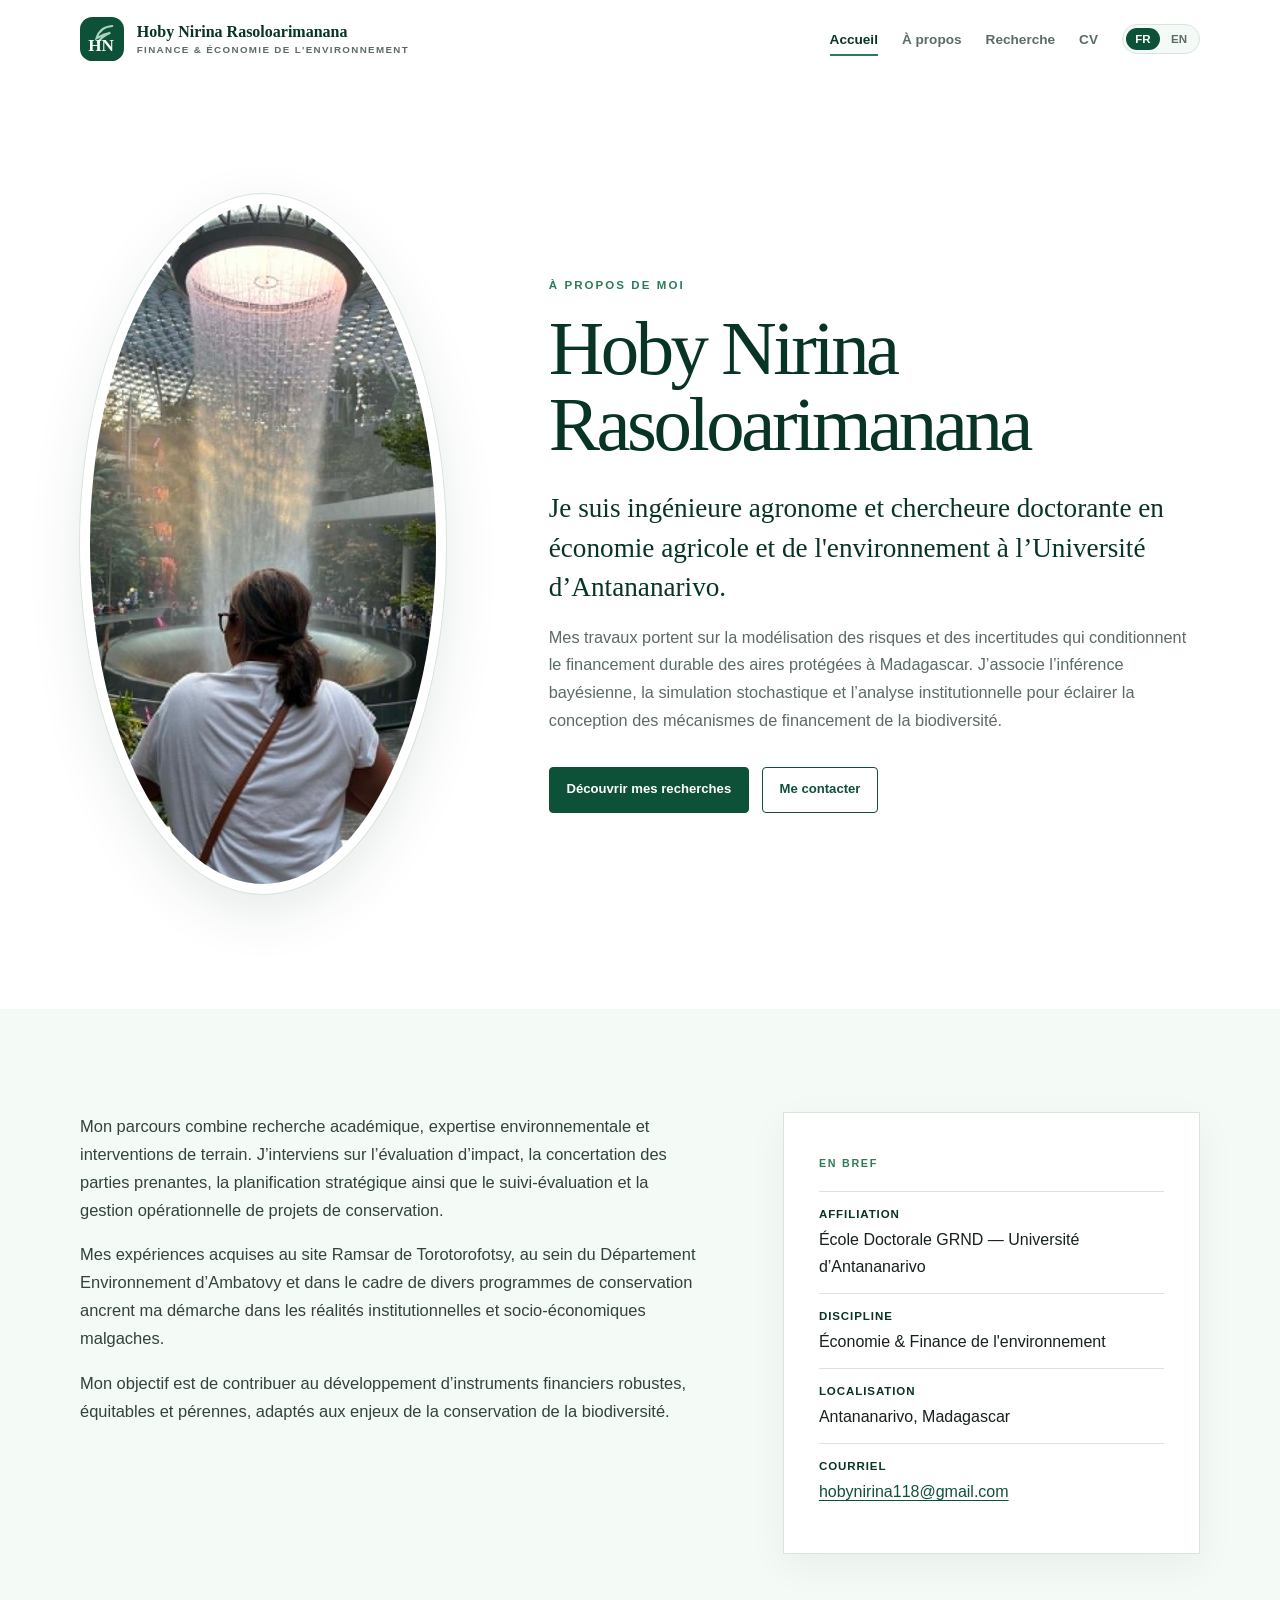
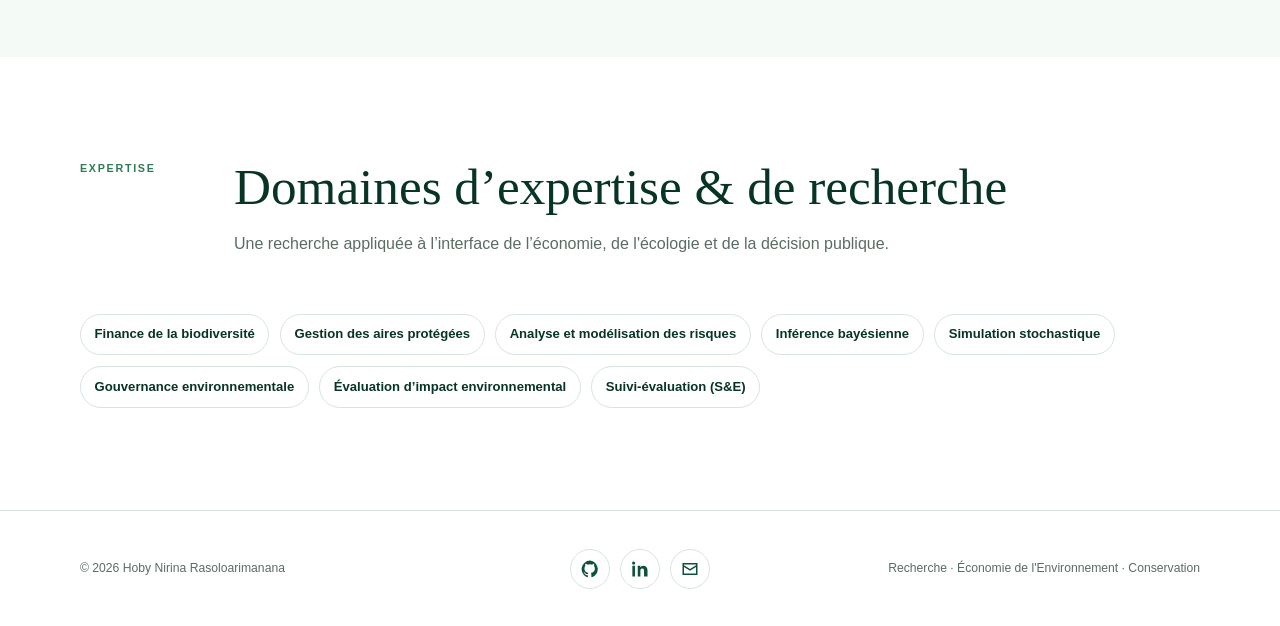
==== index.html @ bfa4f194 "Add files via upload" ====
<!doctype html>
<html lang="fr" data-language="fr">
<head>
  <meta charset="utf-8">
  <meta name="viewport" content="width=device-width,initial-scale=1">
  <meta name="description" content="Site académique bilingue de Hoby Nirina Rasoloarimanana, ingénieure agronome et chercheure doctorante en économie agricole et de l'environnement.">
  <title>Accueil | Hoby Nirina Rasoloarimanana</title>
  <link rel="icon" href="brand.svg" type="image/svg+xml">
  <link rel="stylesheet" href="style.css">
  <script src="main.js" defer></script>
</head>
<body data-title-fr="Accueil | Hoby Nirina Rasoloarimanana" data-title-en="Home | Hoby Nirina Rasoloarimanana">
  <a class="skip-link" href="#content">
    <span data-lang="fr">Aller au contenu</span>
    <span data-lang="en">Skip to content</span>
  </a>

  <header class="site-header">
    <nav class="navbar container" aria-label="Navigation principale">
      <a class="brand" href="index.html">
        <img src="brand.svg" alt="Logo Hoby Nirina Rasoloarimanana" width="44" height="44">
        <span>Hoby Nirina Rasoloarimanana
          <small>
            <span data-lang="fr">Finance & Économie de l'Environnement</span>
            <span data-lang="en">Financial & Environmental Economics</span>
          </small>
        </span>
      </a>
      <button class="menu-toggle" type="button" aria-label="Menu" aria-expanded="false" aria-controls="main-menu">
        <span></span><span></span><span></span>
      </button>
      <ul class="nav-links" id="main-menu">
        <li><a href="index.html" aria-current="page"><span data-lang="fr">Accueil</span><span data-lang="en">Home</span></a></li>
        <li><a href="about.html"><span data-lang="fr">À propos</span><span data-lang="en">About</span></a></li>
        <li><a href="research.html"><span data-lang="fr">Recherche</span><span data-lang="en">Research</span></a></li>
        <li><a href="cv.html">CV</a></li>
        <li class="language-switch" aria-label="Langue">
          <button type="button" data-language-option="fr" aria-pressed="true">FR</button>
          <button type="button" data-language-option="en" aria-pressed="false">EN</button>
        </li>
      </ul>
    </nav>
  </header>

  <main id="content">
    <section class="about-hero">
      <div class="container about-grid">
        <figure class="portrait-wrap reveal">
          <img class="portrait" src="profile_hoby.png" alt="Portrait de Hoby Nirina Rasoloarimanana" width="700" height="700">
        </figure>
        <div class="reveal">
          <p class="eyebrow">
            <span data-lang="fr">À propos de moi</span>
            <span data-lang="en">About me</span>
          </p>
          <h1>Hoby Nirina<br>Rasoloarimanana</h1>
          
          <div data-lang="fr">
            <p class="hero-intro">Je suis ingénieure agronome et chercheure doctorante en économie agricole et de l'environnement à l’Université d’Antananarivo.</p>
            <p class="hero-copy">Mes travaux portent sur la modélisation des risques et des incertitudes qui conditionnent le financement durable des aires protégées à Madagascar. J’associe l’inférence bayésienne, la simulation stochastique et l’analyse institutionnelle pour éclairer la conception des mécanismes de financement de la biodiversité.</p>
          </div>
          
          <div data-lang="en">
            <p class="hero-intro">I am an Agronomist and PhD candidate in Agricultural and Environmental Economics at the University of Antananarivo.</p>
            <p class="hero-copy">My research focuses on modeling the risks and uncertainties surrounding the sustainable financing of protected areas in Madagascar. I combine Bayesian inference, stochastic simulation, and institutional analysis to guide biodiversity finance mechanisms.</p>
          </div>
          
          <div class="actions">
            <a class="button" href="research.html">
              <span data-lang="fr">Découvrir mes recherches</span>
              <span data-lang="en">Explore my research</span>
            </a>
            <a class="button secondary" href="mailto:hobynirina118@gmail.com">
              <span data-lang="fr">Me contacter</span>
              <span data-lang="en">Contact me</span>
            </a>
          </div>
        </div>
      </div>
    </section>

    <section class="section soft">
      <div class="container two-column">
        <div class="prose reveal">
          <div data-lang="fr">
            <p>Mon parcours combine recherche académique, expertise environnementale et interventions de terrain. J’interviens sur l’évaluation d’impact, la concertation des parties prenantes, la planification stratégique ainsi que le suivi-évaluation et la gestion opérationnelle de projets de conservation.</p>
            <p>Mes expériences acquises au site Ramsar de Torotorofotsy, au sein du Département Environnement d’Ambatovy et dans le cadre de divers programmes de conservation ancrent ma démarche dans les réalités institutionnelles et socio-économiques malgaches.</p>
            <p>Mon objectif est de contribuer au développement d’instruments financiers robustes, équitables et pérennes, adaptés aux enjeux de la conservation de la biodiversité.</p>
          </div>
          <div data-lang="en">
            <p>My background bridges academic research, environmental expertise, and field-based interventions. My experience covers environmental impact assessment, stakeholder engagement, strategic planning, monitoring & evaluation (M&E), and operational project management.</p>
            <p>My work at the Torotorofotsy Ramsar site, within Ambatovy’s Environment Department, and across various conservation initiatives deeply grounds my approach in Madagascar’s institutional and socio-economic realities.</p>
            <p>I aim to support the design of robust, equitable, and long-term financial mechanisms tailored to biodiversity conservation challenges.</p>
          </div>
        </div>

        <aside class="info-card reveal">
          <span class="card-label">
            <span data-lang="fr">En bref</span>
            <span data-lang="en">At a glance</span>
          </span>
          <ul class="compact-list">
            <li>
              <strong><span data-lang="fr">Affiliation</span><span data-lang="en">Affiliation</span></strong>
              <span>École Doctorale GRND — Université d’Antananarivo</span>
            </li>
            <li>
              <strong><span data-lang="fr">Discipline</span><span data-lang="en">Field</span></strong>
              <span>
                <span data-lang="fr">Économie & Finance de l'environnement</span>
                <span data-lang="en">Finance & Environmental Economics</span>
              </span>
            </li>
            <li>
              <strong><span data-lang="fr">Localisation</span><span data-lang="en">Location</span></strong>
              <span>Antananarivo, Madagascar</span>
            </li>
            <li>
              <strong><span data-lang="fr">Courriel</span><span data-lang="en">Email</span></strong>
              <a href="mailto:hobynirina118@gmail.com">hobynirina118@gmail.com</a>
            </li>
          </ul>
        </aside>
      </div>
    </section>

    <section class="section">
      <div class="container">
        <div class="section-heading reveal">
          <span class="section-number">Expertise</span>
          <div>
            <h2>
              <span data-lang="fr">Domaines d’expertise & de recherche</span>
              <span data-lang="en">Research & Professional Expertise</span>
            </h2>
            <p>
              <span data-lang="fr">Une recherche appliquée à l’interface de l’économie, de l'écologie et de la décision publique.</span>
              <span data-lang="en">Applied research at the intersection of economics, ecology, and public policy.</span>
            </p>
          </div>
        </div>
        <ul class="topic-list reveal">
          <li><span data-lang="fr">Finance de la biodiversité</span><span data-lang="en">Biodiversity Finance</span></li>
          <li><span data-lang="fr">Gestion des aires protégées</span><span data-lang="en">Protected Area Management</span></li>
          <li><span data-lang="fr">Analyse et modélisation des risques</span><span data-lang="en">Risk Modeling & Analysis</span></li>
          <li><span data-lang="fr">Inférence bayésienne</span><span data-lang="en">Bayesian Inference</span></li>
          <li><span data-lang="fr">Simulation stochastique</span><span data-lang="en">Stochastic Simulation</span></li>
          <li><span data-lang="fr">Gouvernance environnementale</span><span data-lang="en">Environmental Governance</span></li>
          <li><span data-lang="fr">Évaluation d’impact environnemental</span><span data-lang="en">Environmental Impact Assessment</span></li>
          <li><span data-lang="fr">Suivi-évaluation (S&E)</span><span data-lang="en">Monitoring & Evaluation (M&E)</span></li>
        </ul>
      </div>
    </section>
  </main>

  <footer class="site-footer">
    <div class="container footer-inner">
      <p>© 2026 Hoby Nirina Rasoloarimanana</p>
      <div class="social-links" aria-label="Réseaux et contact">
        <a href="https://github.com/hobyrasolo" target="_blank" rel="noopener noreferrer" aria-label="GitHub">
          <svg viewBox="0 0 24 24"><path d="M12 .7A11.5 11.5 0 0 0 8.4 23c.6.1.8-.3.8-.6v-2.2c-3.3.7-4-1.4-4-1.4-.5-1.4-1.3-1.8-1.3-1.8-1.1-.7.1-.7.1-.7 1.2.1 1.8 1.2 1.8 1.2 1.1 1.8 2.8 1.3 3.5 1 .1-.8.4-1.3.8-1.6-2.7-.3-5.5-1.3-5.5-5.7 0-1.3.5-2.3 1.2-3.1-.1-.3-.5-1.6.1-3.1 0 0 1-.3 3.2 1.2a11 11 0 0 1 5.8 0C16.2 4.7 17.2 5 17.2 5c.6 1.5.2 2.8.1 3.1.8.8 1.2 1.8 1.2 3.1 0 4.4-2.8 5.4-5.5 5.7.4.4.8 1.1.8 2.2v3.3c0 .3.2.7.8.6A11.5 11.5 0 0 0 12 .7z"/></svg>
        </a>
        <a href="https://www.linkedin.com/in/hoby-nirina-rasoloarimanana" target="_blank" rel="noopener noreferrer" aria-label="LinkedIn">
          <svg viewBox="0 0 24 24"><path d="M5.3 7.8H1.8V22h3.5V7.8zM3.5 2A2.1 2.1 0 1 0 3.5 6.2 2.1 2.1 0 0 0 3.5 2zM22 13.8c0-4.3-2.3-6.3-5.4-6.3-2.5 0-3.6 1.4-4.2 2.3v-2H9V22h3.5v-7c0-1.8.3-3.6 2.6-3.6 2.2 0 2.3 2.1 2.3 3.7V22H22v-8.2z"/></svg>
        </a>
        <a href="mailto:hobynirina118@gmail.com" aria-label="Courriel">
          <svg viewBox="0 0 24 24"><path d="M2 4h20v16H2V4zm2 2v1l8 5 8-5V6H4zm16 12V9.4l-8 5-8-5V18h16z"/></svg>
        </a>
      </div>
      <p>
        <span data-lang="fr">Recherche · Économie de l'Environnement · Conservation</span>
        <span data-lang="en">Research · Environmental Economics · Conservation</span>
      </p>
    </div>
  </footer>

  <button class="back-to-top" type="button" aria-label="Revenir en haut">↑</button>
</body>
</html>
---- style.css ----
:root{--forest:#0d5138;--deep:#083426;--leaf:#2d7b58;--mint:#dcefe4;--pale:#f4faf6;--white:#fff;--ink:#17211c;--muted:#5b6c63;--line:#d7e5dc;--serif:Georgia,"Times New Roman",serif;--sans:Inter,-apple-system,BlinkMacSystemFont,"Segoe UI",sans-serif;--max:1120px;--shadow:0 18px 55px rgba(8,52,38,.1)}
*{box-sizing:border-box}html{scroll-behavior:smooth}body{margin:0;background:var(--white);color:var(--ink);font-family:var(--sans);line-height:1.7;-webkit-font-smoothing:antialiased}body.menu-open{overflow:hidden}a{color:var(--forest);text-underline-offset:.2em}a:hover{color:var(--deep)}img,svg{display:block;max-width:100%}button,a{-webkit-tap-highlight-color:transparent}:focus-visible{outline:3px solid #9dcbb0;outline-offset:4px}::selection{background:var(--mint);color:var(--deep)}
[data-lang="en"]{display:none}html[data-language="en"] [data-lang="fr"]{display:none}html[data-language="en"] [data-lang="en"]{display:inline}html[data-language="en"] div[data-lang="en"],html[data-language="en"] p[data-lang="en"],html[data-language="en"] section[data-lang="en"]{display:block}.container{width:min(calc(100% - 2.5rem),var(--max));margin:auto}.skip-link{position:fixed;top:-5rem;left:1rem;z-index:2000;padding:.7rem 1rem;border-radius:6px;background:var(--deep);color:#fff}.skip-link:focus{top:1rem}
.site-header{position:sticky;top:0;z-index:1000;background:rgba(255,255,255,.96);border-bottom:1px solid transparent;backdrop-filter:blur(14px);transition:.2s}.site-header.is-scrolled{border-color:var(--line);box-shadow:0 8px 28px rgba(8,52,38,.06)}.navbar{min-height:78px;display:flex;align-items:center;justify-content:space-between;gap:2rem}.brand{display:flex;align-items:center;gap:.8rem;color:var(--deep);font-family:var(--serif);font-weight:700;line-height:1.12;text-decoration:none}.brand img{width:44px;height:44px}.brand small{display:block;margin-top:.25rem;color:var(--muted);font:600 .61rem/1 var(--sans);letter-spacing:.14em;text-transform:uppercase}.nav-links{display:flex;align-items:center;gap:1.5rem;margin:0;padding:0;list-style:none}.nav-links a{position:relative;color:var(--muted);font-size:.85rem;font-weight:650;text-decoration:none}.nav-links a::after{content:"";position:absolute;right:100%;bottom:-.55rem;left:0;height:2px;background:var(--leaf);transition:right .18s}.nav-links a:hover,.nav-links a[aria-current="page"]{color:var(--deep)}.nav-links a:hover::after,.nav-links a[aria-current="page"]::after{right:0}.language-switch{display:flex;gap:2px;padding:3px;border:1px solid var(--line);border-radius:999px;background:var(--pale)}.language-switch button{min-width:34px;padding:.3rem .45rem;border:0;border-radius:999px;background:transparent;color:var(--muted);font:750 .72rem var(--sans);cursor:pointer}.language-switch button.is-active{background:var(--forest);color:#fff}.menu-toggle{display:none;width:44px;height:44px;padding:10px;border:1px solid var(--line);border-radius:50%;background:#fff;color:var(--deep);cursor:pointer}.menu-toggle span{display:block;width:21px;height:2px;margin:4px auto;background:currentColor;transition:.18s}.menu-toggle[aria-expanded="true"] span:nth-child(1){transform:translateY(6px) rotate(45deg)}.menu-toggle[aria-expanded="true"] span:nth-child(2){opacity:0}.menu-toggle[aria-expanded="true"] span:nth-child(3){transform:translateY(-6px) rotate(-45deg)}
.about-hero{padding:clamp(4rem,9vw,7.5rem) 0}.about-grid{display:grid;grid-template-columns:minmax(260px,.72fr) minmax(0,1.28fr);align-items:center;gap:clamp(3rem,8vw,7rem)}.portrait-wrap{margin:0}.portrait{width:min(100%,430px);aspect-ratio:1;object-fit:cover;border:10px solid #fff;border-radius:50%;outline:1px solid var(--line);box-shadow:var(--shadow)}.eyebrow{margin:0 0 1rem;color:var(--leaf);font-size:.72rem;font-weight:800;letter-spacing:.18em;text-transform:uppercase}h1,h2,h3{font-family:var(--serif);color:var(--deep)}h1{max-width:780px;margin:0;font-size:clamp(2.7rem,6vw,5.3rem);font-weight:500;line-height:.98;letter-spacing:-.045em}.hero-intro{max-width:760px;margin:1.7rem 0 .8rem;color:var(--deep);font-family:var(--serif);font-size:clamp(1.25rem,2.5vw,1.7rem);line-height:1.45}.hero-copy,.lead{max-width:760px;color:var(--muted);font-size:1.02rem}.actions{display:flex;flex-wrap:wrap;gap:.8rem;margin-top:2rem}.button{display:inline-flex;align-items:center;justify-content:center;min-height:46px;padding:.65rem 1.05rem;border:1px solid var(--forest);border-radius:4px;background:var(--forest);color:#fff;font-size:.82rem;font-weight:750;text-decoration:none}.button:hover{background:var(--deep);color:#fff}.button.secondary{background:#fff;color:var(--forest)}.button.secondary:hover{background:var(--pale)}
.section{padding:clamp(4.5rem,8vw,7rem) 0}.soft{background:var(--pale)}.two-column{display:grid;grid-template-columns:1.2fr .8fr;gap:clamp(2rem,6vw,5rem);align-items:start}.prose p:first-child{margin-top:0}.prose{color:#33433a;font-size:1.03rem}.info-card{padding:clamp(1.5rem,3vw,2.2rem);border:1px solid var(--line);background:#fff;box-shadow:0 12px 36px rgba(8,52,38,.05)}.card-label,.section-number{color:var(--leaf);font-size:.67rem;font-weight:800;letter-spacing:.16em;text-transform:uppercase}.compact-list{margin:1rem 0 0;padding:0;list-style:none}.compact-list li{display:grid;gap:.1rem;padding:.8rem 0;border-top:1px solid var(--line)}.compact-list strong{color:var(--deep);font-size:.72rem;text-transform:uppercase;letter-spacing:.08em}.section-heading{display:grid;grid-template-columns:130px 1fr;gap:1.5rem;margin-bottom:2.5rem}.section-heading h2{margin:0;font-size:clamp(2rem,4vw,3.3rem);font-weight:500;line-height:1.08}.section-heading p{max-width:700px;color:var(--muted)}.topic-list{display:flex;flex-wrap:wrap;gap:.65rem;margin:0;padding:0;list-style:none}.topic-list li{padding:.55rem .85rem;border:1px solid var(--line);border-radius:999px;background:#fff;color:var(--deep);font-size:.82rem;font-weight:650}.page-header{padding:clamp(4rem,9vw,7rem) 0;background:var(--pale);border-bottom:1px solid var(--line)}.page-header h1{font-size:clamp(2.6rem,6vw,5rem)}
.research-grid{display:grid;grid-template-columns:repeat(2,1fr);gap:1rem}.research-grid .info-card h3{margin-top:0;font-size:1.35rem}.publication-list{margin:0;padding:0;list-style:none}.publication{display:grid;grid-template-columns:90px 1fr;gap:1.5rem;padding:1.7rem 0;border-top:1px solid var(--line)}.publication-year{color:var(--leaf);font-weight:800}.publication h3{margin:0;font-size:1.35rem}.publication p{margin:.55rem 0;color:var(--muted)}.publication-links{display:flex;gap:1rem;font-size:.82rem;font-weight:700}.timeline{position:relative;margin-left:.35rem;padding-left:2rem;border-left:1px solid var(--line)}.timeline-item{position:relative;padding:0 0 2.5rem}.timeline-item::before{content:"";position:absolute;top:.35rem;left:-2.38rem;width:.65rem;height:.65rem;border:3px solid #fff;border-radius:50%;background:var(--leaf);box-shadow:0 0 0 1px var(--leaf)}.timeline-period{color:var(--leaf);font-size:.73rem;font-weight:800;letter-spacing:.1em;text-transform:uppercase}.timeline-item h3{margin:.2rem 0;font-size:1.3rem}.timeline-item p{max-width:780px;margin:.3rem 0;color:var(--muted)}.education-grid{display:grid;grid-template-columns:repeat(3,1fr);gap:1rem}.education-card{padding:1.5rem;border-top:3px solid var(--leaf);background:#fff}.education-card h3{margin:.6rem 0;font-size:1.2rem}.education-card p{color:var(--muted)}
.pdf-shell{overflow:hidden;min-height:72vh;border:1px solid var(--line);background:var(--pale);box-shadow:var(--shadow)}.pdf-shell object,.pdf-shell iframe{width:100%;height:78vh;min-height:620px;border:0}.site-footer{padding:2.2rem 0;border-top:1px solid var(--line);background:#fff}.footer-inner{display:grid;grid-template-columns:1fr auto 1fr;align-items:center;gap:1rem;color:var(--muted);font-size:.76rem}.footer-inner>p:last-child{text-align:right}.social-links{display:flex;justify-content:center;gap:.65rem}.social-links a{display:grid;width:40px;height:40px;place-items:center;border:1px solid var(--line);border-radius:50%;color:var(--forest);transition:.18s}.social-links a:hover{border-color:var(--forest);background:var(--forest);color:#fff}.social-links svg{width:18px;height:18px;fill:currentColor}.back-to-top{position:fixed;right:1.25rem;bottom:1.25rem;z-index:900;width:46px;height:46px;border:0;border-radius:50%;background:var(--forest);color:#fff;font-size:1.25rem;box-shadow:var(--shadow);cursor:pointer;opacity:0;visibility:hidden;transform:translateY(12px);transition:.2s}.back-to-top.is-visible{opacity:1;visibility:visible;transform:none}.reveal{opacity:0;transform:translateY(14px);transition:opacity .5s,transform .5s}.reveal.is-visible{opacity:1;transform:none}
@media(max-width:820px){.navbar{min-height:70px}.brand span{font-size:.9rem}.menu-toggle{display:block}.nav-links{position:fixed;inset:70px 0 auto;display:none;flex-direction:column;align-items:stretch;gap:0;padding:1rem 1.25rem 1.4rem;border-bottom:1px solid var(--line);background:#fff;box-shadow:0 18px 35px rgba(8,52,38,.09)}.nav-links.is-open{display:flex}.nav-links a{display:block;padding:.8rem 0;font-size:1rem}.nav-links a::after{display:none}.language-switch{align-self:flex-start;margin-top:.7rem}.about-grid,.two-column{grid-template-columns:1fr}.portrait{width:min(74vw,350px)}.section-heading{grid-template-columns:1fr;gap:.5rem}.research-grid,.education-grid{grid-template-columns:1fr}.footer-inner{grid-template-columns:1fr;text-align:center}.footer-inner>p:last-child{text-align:center}.footer-inner p{margin:.25rem}.pdf-shell object,.pdf-shell iframe{height:68vh;min-height:500px}}
@media(max-width:520px){.container{width:min(calc(100% - 1.5rem),var(--max))}.brand small{display:none}.brand img{width:39px;height:39px}.about-hero{padding-top:3rem}.publication{grid-template-columns:1fr;gap:.3rem}.actions{align-items:stretch}.button{width:100%}}
@media(prefers-reduced-motion:reduce){html{scroll-behavior:auto}*,*::before,*::after{transition:none!important;animation:none!important}.reveal{opacity:1;transform:none}}
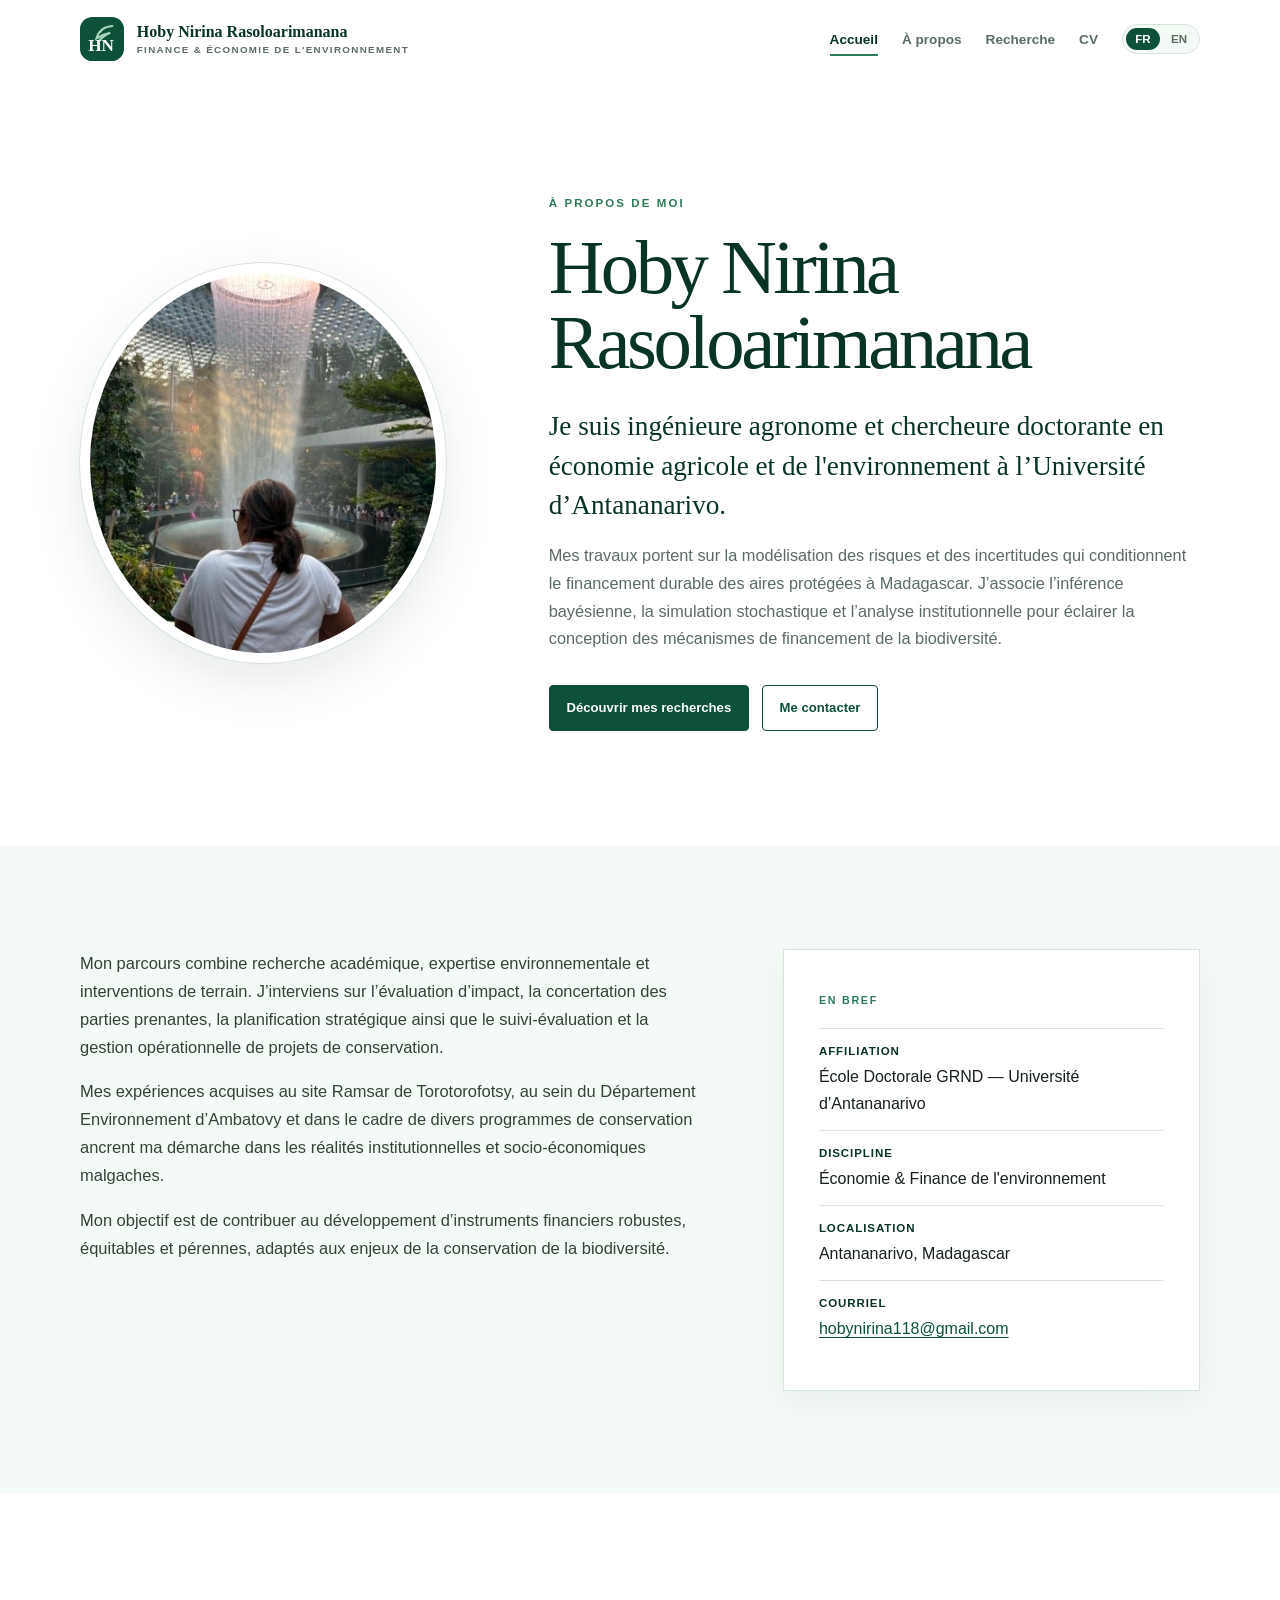
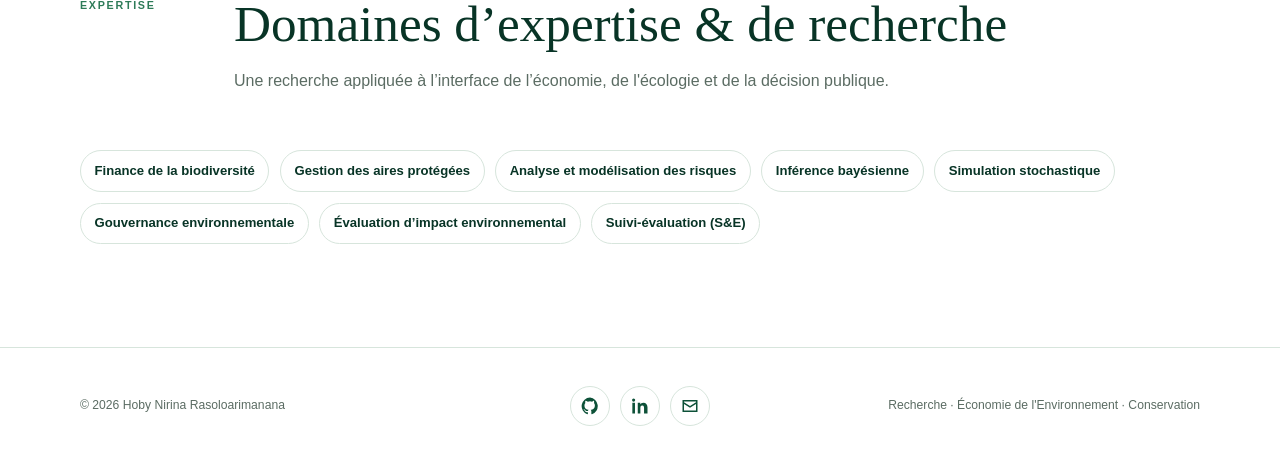
==== commit 9b9f563f: "Update index.html" ====
--- a/index.html
+++ b/index.html
@@ -46,7 +46,13 @@
     <section class="about-hero">
       <div class="container about-grid">
         <figure class="portrait-wrap reveal">
-          <img class="portrait" src="profile_hoby.png" alt="Portrait de Hoby Nirina Rasoloarimanana" width="700" height="700">
+          <img class="portrait" 
+               src="profile_hoby.png" 
+               alt="Portrait de Hoby Nirina Rasoloarimanana" 
+               width="400" 
+               height="400" 
+               loading="eager" 
+               decoding="async">
         </figure>
         <div class="reveal">
           <p class="eyebrow">
@@ -176,4 +182,4 @@
 
   <button class="back-to-top" type="button" aria-label="Revenir en haut">↑</button>
 </body>
-</html>+</html>
--- a/style.css
+++ b/style.css
@@ -1,11 +1,807 @@
-:root{--forest:#0d5138;--deep:#083426;--leaf:#2d7b58;--mint:#dcefe4;--pale:#f4faf6;--white:#fff;--ink:#17211c;--muted:#5b6c63;--line:#d7e5dc;--serif:Georgia,"Times New Roman",serif;--sans:Inter,-apple-system,BlinkMacSystemFont,"Segoe UI",sans-serif;--max:1120px;--shadow:0 18px 55px rgba(8,52,38,.1)}
-*{box-sizing:border-box}html{scroll-behavior:smooth}body{margin:0;background:var(--white);color:var(--ink);font-family:var(--sans);line-height:1.7;-webkit-font-smoothing:antialiased}body.menu-open{overflow:hidden}a{color:var(--forest);text-underline-offset:.2em}a:hover{color:var(--deep)}img,svg{display:block;max-width:100%}button,a{-webkit-tap-highlight-color:transparent}:focus-visible{outline:3px solid #9dcbb0;outline-offset:4px}::selection{background:var(--mint);color:var(--deep)}
-[data-lang="en"]{display:none}html[data-language="en"] [data-lang="fr"]{display:none}html[data-language="en"] [data-lang="en"]{display:inline}html[data-language="en"] div[data-lang="en"],html[data-language="en"] p[data-lang="en"],html[data-language="en"] section[data-lang="en"]{display:block}.container{width:min(calc(100% - 2.5rem),var(--max));margin:auto}.skip-link{position:fixed;top:-5rem;left:1rem;z-index:2000;padding:.7rem 1rem;border-radius:6px;background:var(--deep);color:#fff}.skip-link:focus{top:1rem}
-.site-header{position:sticky;top:0;z-index:1000;background:rgba(255,255,255,.96);border-bottom:1px solid transparent;backdrop-filter:blur(14px);transition:.2s}.site-header.is-scrolled{border-color:var(--line);box-shadow:0 8px 28px rgba(8,52,38,.06)}.navbar{min-height:78px;display:flex;align-items:center;justify-content:space-between;gap:2rem}.brand{display:flex;align-items:center;gap:.8rem;color:var(--deep);font-family:var(--serif);font-weight:700;line-height:1.12;text-decoration:none}.brand img{width:44px;height:44px}.brand small{display:block;margin-top:.25rem;color:var(--muted);font:600 .61rem/1 var(--sans);letter-spacing:.14em;text-transform:uppercase}.nav-links{display:flex;align-items:center;gap:1.5rem;margin:0;padding:0;list-style:none}.nav-links a{position:relative;color:var(--muted);font-size:.85rem;font-weight:650;text-decoration:none}.nav-links a::after{content:"";position:absolute;right:100%;bottom:-.55rem;left:0;height:2px;background:var(--leaf);transition:right .18s}.nav-links a:hover,.nav-links a[aria-current="page"]{color:var(--deep)}.nav-links a:hover::after,.nav-links a[aria-current="page"]::after{right:0}.language-switch{display:flex;gap:2px;padding:3px;border:1px solid var(--line);border-radius:999px;background:var(--pale)}.language-switch button{min-width:34px;padding:.3rem .45rem;border:0;border-radius:999px;background:transparent;color:var(--muted);font:750 .72rem var(--sans);cursor:pointer}.language-switch button.is-active{background:var(--forest);color:#fff}.menu-toggle{display:none;width:44px;height:44px;padding:10px;border:1px solid var(--line);border-radius:50%;background:#fff;color:var(--deep);cursor:pointer}.menu-toggle span{display:block;width:21px;height:2px;margin:4px auto;background:currentColor;transition:.18s}.menu-toggle[aria-expanded="true"] span:nth-child(1){transform:translateY(6px) rotate(45deg)}.menu-toggle[aria-expanded="true"] span:nth-child(2){opacity:0}.menu-toggle[aria-expanded="true"] span:nth-child(3){transform:translateY(-6px) rotate(-45deg)}
-.about-hero{padding:clamp(4rem,9vw,7.5rem) 0}.about-grid{display:grid;grid-template-columns:minmax(260px,.72fr) minmax(0,1.28fr);align-items:center;gap:clamp(3rem,8vw,7rem)}.portrait-wrap{margin:0}.portrait{width:min(100%,430px);aspect-ratio:1;object-fit:cover;border:10px solid #fff;border-radius:50%;outline:1px solid var(--line);box-shadow:var(--shadow)}.eyebrow{margin:0 0 1rem;color:var(--leaf);font-size:.72rem;font-weight:800;letter-spacing:.18em;text-transform:uppercase}h1,h2,h3{font-family:var(--serif);color:var(--deep)}h1{max-width:780px;margin:0;font-size:clamp(2.7rem,6vw,5.3rem);font-weight:500;line-height:.98;letter-spacing:-.045em}.hero-intro{max-width:760px;margin:1.7rem 0 .8rem;color:var(--deep);font-family:var(--serif);font-size:clamp(1.25rem,2.5vw,1.7rem);line-height:1.45}.hero-copy,.lead{max-width:760px;color:var(--muted);font-size:1.02rem}.actions{display:flex;flex-wrap:wrap;gap:.8rem;margin-top:2rem}.button{display:inline-flex;align-items:center;justify-content:center;min-height:46px;padding:.65rem 1.05rem;border:1px solid var(--forest);border-radius:4px;background:var(--forest);color:#fff;font-size:.82rem;font-weight:750;text-decoration:none}.button:hover{background:var(--deep);color:#fff}.button.secondary{background:#fff;color:var(--forest)}.button.secondary:hover{background:var(--pale)}
-.section{padding:clamp(4.5rem,8vw,7rem) 0}.soft{background:var(--pale)}.two-column{display:grid;grid-template-columns:1.2fr .8fr;gap:clamp(2rem,6vw,5rem);align-items:start}.prose p:first-child{margin-top:0}.prose{color:#33433a;font-size:1.03rem}.info-card{padding:clamp(1.5rem,3vw,2.2rem);border:1px solid var(--line);background:#fff;box-shadow:0 12px 36px rgba(8,52,38,.05)}.card-label,.section-number{color:var(--leaf);font-size:.67rem;font-weight:800;letter-spacing:.16em;text-transform:uppercase}.compact-list{margin:1rem 0 0;padding:0;list-style:none}.compact-list li{display:grid;gap:.1rem;padding:.8rem 0;border-top:1px solid var(--line)}.compact-list strong{color:var(--deep);font-size:.72rem;text-transform:uppercase;letter-spacing:.08em}.section-heading{display:grid;grid-template-columns:130px 1fr;gap:1.5rem;margin-bottom:2.5rem}.section-heading h2{margin:0;font-size:clamp(2rem,4vw,3.3rem);font-weight:500;line-height:1.08}.section-heading p{max-width:700px;color:var(--muted)}.topic-list{display:flex;flex-wrap:wrap;gap:.65rem;margin:0;padding:0;list-style:none}.topic-list li{padding:.55rem .85rem;border:1px solid var(--line);border-radius:999px;background:#fff;color:var(--deep);font-size:.82rem;font-weight:650}.page-header{padding:clamp(4rem,9vw,7rem) 0;background:var(--pale);border-bottom:1px solid var(--line)}.page-header h1{font-size:clamp(2.6rem,6vw,5rem)}
-.research-grid{display:grid;grid-template-columns:repeat(2,1fr);gap:1rem}.research-grid .info-card h3{margin-top:0;font-size:1.35rem}.publication-list{margin:0;padding:0;list-style:none}.publication{display:grid;grid-template-columns:90px 1fr;gap:1.5rem;padding:1.7rem 0;border-top:1px solid var(--line)}.publication-year{color:var(--leaf);font-weight:800}.publication h3{margin:0;font-size:1.35rem}.publication p{margin:.55rem 0;color:var(--muted)}.publication-links{display:flex;gap:1rem;font-size:.82rem;font-weight:700}.timeline{position:relative;margin-left:.35rem;padding-left:2rem;border-left:1px solid var(--line)}.timeline-item{position:relative;padding:0 0 2.5rem}.timeline-item::before{content:"";position:absolute;top:.35rem;left:-2.38rem;width:.65rem;height:.65rem;border:3px solid #fff;border-radius:50%;background:var(--leaf);box-shadow:0 0 0 1px var(--leaf)}.timeline-period{color:var(--leaf);font-size:.73rem;font-weight:800;letter-spacing:.1em;text-transform:uppercase}.timeline-item h3{margin:.2rem 0;font-size:1.3rem}.timeline-item p{max-width:780px;margin:.3rem 0;color:var(--muted)}.education-grid{display:grid;grid-template-columns:repeat(3,1fr);gap:1rem}.education-card{padding:1.5rem;border-top:3px solid var(--leaf);background:#fff}.education-card h3{margin:.6rem 0;font-size:1.2rem}.education-card p{color:var(--muted)}
-.pdf-shell{overflow:hidden;min-height:72vh;border:1px solid var(--line);background:var(--pale);box-shadow:var(--shadow)}.pdf-shell object,.pdf-shell iframe{width:100%;height:78vh;min-height:620px;border:0}.site-footer{padding:2.2rem 0;border-top:1px solid var(--line);background:#fff}.footer-inner{display:grid;grid-template-columns:1fr auto 1fr;align-items:center;gap:1rem;color:var(--muted);font-size:.76rem}.footer-inner>p:last-child{text-align:right}.social-links{display:flex;justify-content:center;gap:.65rem}.social-links a{display:grid;width:40px;height:40px;place-items:center;border:1px solid var(--line);border-radius:50%;color:var(--forest);transition:.18s}.social-links a:hover{border-color:var(--forest);background:var(--forest);color:#fff}.social-links svg{width:18px;height:18px;fill:currentColor}.back-to-top{position:fixed;right:1.25rem;bottom:1.25rem;z-index:900;width:46px;height:46px;border:0;border-radius:50%;background:var(--forest);color:#fff;font-size:1.25rem;box-shadow:var(--shadow);cursor:pointer;opacity:0;visibility:hidden;transform:translateY(12px);transition:.2s}.back-to-top.is-visible{opacity:1;visibility:visible;transform:none}.reveal{opacity:0;transform:translateY(14px);transition:opacity .5s,transform .5s}.reveal.is-visible{opacity:1;transform:none}
-@media(max-width:820px){.navbar{min-height:70px}.brand span{font-size:.9rem}.menu-toggle{display:block}.nav-links{position:fixed;inset:70px 0 auto;display:none;flex-direction:column;align-items:stretch;gap:0;padding:1rem 1.25rem 1.4rem;border-bottom:1px solid var(--line);background:#fff;box-shadow:0 18px 35px rgba(8,52,38,.09)}.nav-links.is-open{display:flex}.nav-links a{display:block;padding:.8rem 0;font-size:1rem}.nav-links a::after{display:none}.language-switch{align-self:flex-start;margin-top:.7rem}.about-grid,.two-column{grid-template-columns:1fr}.portrait{width:min(74vw,350px)}.section-heading{grid-template-columns:1fr;gap:.5rem}.research-grid,.education-grid{grid-template-columns:1fr}.footer-inner{grid-template-columns:1fr;text-align:center}.footer-inner>p:last-child{text-align:center}.footer-inner p{margin:.25rem}.pdf-shell object,.pdf-shell iframe{height:68vh;min-height:500px}}
-@media(max-width:520px){.container{width:min(calc(100% - 1.5rem),var(--max))}.brand small{display:none}.brand img{width:39px;height:39px}.about-hero{padding-top:3rem}.publication{grid-template-columns:1fr;gap:.3rem}.actions{align-items:stretch}.button{width:100%}}
-@media(prefers-reduced-motion:reduce){html{scroll-behavior:auto}*,*::before,*::after{transition:none!important;animation:none!important}.reveal{opacity:1;transform:none}}
+:root {
+  --forest: #0d5138;
+  --deep: #083426;
+  --leaf: #2d7b58;
+  --mint: #dcefe4;
+  --pale: #f4faf6;
+  --white: #fff;
+  --ink: #17211c;
+  --muted: #5b6c63;
+  --line: #d7e5dc;
+  --serif: Georgia, "Times New Roman", serif;
+  --sans: Inter, -apple-system, BlinkMacSystemFont, "Segoe UI", sans-serif;
+  --max: 1120px;
+  --shadow: 0 18px 55px rgba(8, 52, 38, .1);
+}
+
+* {
+  box-sizing: border-box;
+}
+
+html {
+  scroll-behavior: smooth;
+}
+
+body {
+  margin: 0;
+  background: var(--white);
+  color: var(--ink);
+  font-family: var(--sans);
+  line-height: 1.7;
+  -webkit-font-smoothing: antialiased;
+}
+
+body.menu-open {
+  overflow: hidden;
+}
+
+a {
+  color: var(--forest);
+  text-underline-offset: .2em;
+}
+
+a:hover {
+  color: var(--deep);
+}
+
+img,
+svg {
+  display: block;
+  max-width: 100%;
+}
+
+button,
+a {
+  -webkit-tap-highlight-color: transparent;
+}
+
+:focus-visible {
+  outline: 3px solid #9dcbb0;
+  outline-offset: 4px;
+}
+
+::selection {
+  background: var(--mint);
+  color: var(--deep);
+}
+
+[data-lang="en"] {
+  display: none;
+}
+
+html[data-language="en"] [data-lang="fr"] {
+  display: none;
+}
+
+html[data-language="en"] [data-lang="en"] {
+  display: inline;
+}
+
+html[data-language="en"] div[data-lang="en"],
+html[data-language="en"] p[data-lang="en"],
+html[data-language="en"] section[data-lang="en"] {
+  display: block;
+}
+
+.container {
+  width: min(calc(100% - 2.5rem), var(--max));
+  margin: auto;
+}
+
+.skip-link {
+  position: fixed;
+  top: -5rem;
+  left: 1rem;
+  z-index: 2000;
+  padding: .7rem 1rem;
+  border-radius: 6px;
+  background: var(--deep);
+  color: #fff;
+}
+
+.skip-link:focus {
+  top: 1rem;
+}
+
+.site-header {
+  position: sticky;
+  top: 0;
+  z-index: 1000;
+  background: rgba(255, 255, 255, .96);
+  border-bottom: 1px solid transparent;
+  backdrop-filter: blur(14px);
+  transition: .2s;
+}
+
+.site-header.is-scrolled {
+  border-color: var(--line);
+  box-shadow: 0 8px 28px rgba(8, 52, 38, .06);
+}
+
+.navbar {
+  min-height: 78px;
+  display: flex;
+  align-items: center;
+  justify-content: space-between;
+  gap: 2rem;
+}
+
+.brand {
+  display: flex;
+  align-items: center;
+  gap: .8rem;
+  color: var(--deep);
+  font-family: var(--serif);
+  font-weight: 700;
+  line-height: 1.12;
+  text-decoration: none;
+}
+
+.brand img {
+  width: 44px;
+  height: 44px;
+}
+
+.brand small {
+  display: block;
+  margin-top: .25rem;
+  color: var(--muted);
+  font: 600 .61rem/1 var(--sans);
+  letter-spacing: .14em;
+  text-transform: uppercase;
+}
+
+.nav-links {
+  display: flex;
+  align-items: center;
+  gap: 1.5rem;
+  margin: 0;
+  padding: 0;
+  list-style: none;
+}
+
+.nav-links a {
+  position: relative;
+  color: var(--muted);
+  font-size: .85rem;
+  font-weight: 650;
+  text-decoration: none;
+}
+
+.nav-links a::after {
+  content: "";
+  position: absolute;
+  right: 100%;
+  bottom: -.55rem;
+  left: 0;
+  height: 2px;
+  background: var(--leaf);
+  transition: right .18s;
+}
+
+.nav-links a:hover,
+.nav-links a[aria-current="page"] {
+  color: var(--deep);
+}
+
+.nav-links a:hover::after,
+.nav-links a[aria-current="page"]::after {
+  right: 0;
+}
+
+.language-switch {
+  display: flex;
+  gap: 2px;
+  padding: 3px;
+  border: 1px solid var(--line);
+  border-radius: 999px;
+  background: var(--pale);
+}
+
+.language-switch button {
+  min-width: 34px;
+  padding: .3rem .45rem;
+  border: 0;
+  border-radius: 999px;
+  background: transparent;
+  color: var(--muted);
+  font: 750 .72rem var(--sans);
+  cursor: pointer;
+}
+
+.language-switch button.is-active {
+  background: var(--forest);
+  color: #fff;
+}
+
+.menu-toggle {
+  display: none;
+  width: 44px;
+  height: 44px;
+  padding: 10px;
+  border: 1px solid var(--line);
+  border-radius: 50%;
+  background: #fff;
+  color: var(--deep);
+  cursor: pointer;
+}
+
+.menu-toggle span {
+  display: block;
+  width: 21px;
+  height: 2px;
+  margin: 4px auto;
+  background: currentColor;
+  transition: .18s;
+}
+
+.menu-toggle[aria-expanded="true"] span:nth-child(1) {
+  transform: translateY(6px) rotate(45deg);
+}
+
+.menu-toggle[aria-expanded="true"] span:nth-child(2) {
+  opacity: 0;
+}
+
+.menu-toggle[aria-expanded="true"] span:nth-child(3) {
+  transform: translateY(-6px) rotate(-45deg);
+}
+
+.about-hero {
+  padding: clamp(4rem, 9vw, 7.5rem) 0;
+}
+
+.about-grid {
+  display: grid;
+  grid-template-columns: minmax(260px, .72fr) minmax(0, 1.28fr);
+  align-items: center;
+  gap: clamp(3rem, 8vw, 7rem);
+}
+
+.portrait-wrap {
+  margin: 0;
+}
+
+/* Style de l'image de profil en rond parfait */
+.portrait {
+  width: min(100%, 400px);
+  aspect-ratio: 1 / 1;
+  object-fit: cover;
+  border: 10px solid #fff;
+  border-radius: 50%;
+  outline: 1px solid var(--line);
+  box-shadow: var(--shadow);
+}
+
+.eyebrow {
+  margin: 0 0 1rem;
+  color: var(--leaf);
+  font-size: .72rem;
+  font-weight: 800;
+  letter-spacing: .18em;
+  text-transform: uppercase;
+}
+
+h1,
+h2,
+h3 {
+  font-family: var(--serif);
+  color: var(--deep);
+}
+
+h1 {
+  max-width: 780px;
+  margin: 0;
+  font-size: clamp(2.7rem, 6vw, 5.3rem);
+  font-weight: 500;
+  line-height: .98;
+  letter-spacing: -.045em;
+}
+
+.hero-intro {
+  max-width: 760px;
+  margin: 1.7rem 0 .8rem;
+  color: var(--deep);
+  font-family: var(--serif);
+  font-size: clamp(1.25rem, 2.5vw, 1.7rem);
+  line-height: 1.45;
+}
+
+.hero-copy,
+.lead {
+  max-width: 760px;
+  color: var(--muted);
+  font-size: 1.02rem;
+}
+
+.actions {
+  display: flex;
+  flex-wrap: wrap;
+  gap: .8rem;
+  margin-top: 2rem;
+}
+
+.button {
+  display: inline-flex;
+  align-items: center;
+  justify-content: center;
+  min-height: 46px;
+  padding: .65rem 1.05rem;
+  border: 1px solid var(--forest);
+  border-radius: 4px;
+  background: var(--forest);
+  color: #fff;
+  font-size: .82rem;
+  font-weight: 750;
+  text-decoration: none;
+}
+
+.button:hover {
+  background: var(--deep);
+  color: #fff;
+}
+
+.button.secondary {
+  background: #fff;
+  color: var(--forest);
+}
+
+.button.secondary:hover {
+  background: var(--pale);
+}
+
+.section {
+  padding: clamp(4.5rem, 8vw, 7rem) 0;
+}
+
+.soft {
+  background: var(--pale);
+}
+
+.two-column {
+  display: grid;
+  grid-template-columns: 1.2fr .8fr;
+  gap: clamp(2rem, 6vw, 5rem);
+  align-items: start;
+}
+
+.prose p:first-child {
+  margin-top: 0;
+}
+
+.prose {
+  color: #33433a;
+  font-size: 1.03rem;
+}
+
+.info-card {
+  padding: clamp(1.5rem, 3vw, 2.2rem);
+  border: 1px solid var(--line);
+  background: #fff;
+  box-shadow: 0 12px 36px rgba(8, 52, 38, .05);
+}
+
+.card-label,
+.section-number {
+  color: var(--leaf);
+  font-size: .67rem;
+  font-weight: 800;
+  letter-spacing: .16em;
+  text-transform: uppercase;
+}
+
+.compact-list {
+  margin: 1rem 0 0;
+  padding: 0;
+  list-style: none;
+}
+
+.compact-list li {
+  display: grid;
+  gap: .1rem;
+  padding: .8rem 0;
+  border-top: 1px solid var(--line);
+}
+
+.compact-list strong {
+  color: var(--deep);
+  font-size: .72rem;
+  text-transform: uppercase;
+  letter-spacing: .08em;
+}
+
+.section-heading {
+  display: grid;
+  grid-template-columns: 130px 1fr;
+  gap: 1.5rem;
+  margin-bottom: 2.5rem;
+}
+
+.section-heading h2 {
+  margin: 0;
+  font-size: clamp(2rem, 4vw, 3.3rem);
+  font-weight: 500;
+  line-height: 1.08;
+}
+
+.section-heading p {
+  max-width: 700px;
+  color: var(--muted);
+}
+
+.topic-list {
+  display: flex;
+  flex-wrap: wrap;
+  gap: .65rem;
+  margin: 0;
+  padding: 0;
+  list-style: none;
+}
+
+.topic-list li {
+  padding: .55rem .85rem;
+  border: 1px solid var(--line);
+  border-radius: 999px;
+  background: #fff;
+  color: var(--deep);
+  font-size: .82rem;
+  font-weight: 650;
+}
+
+.page-header {
+  padding: clamp(4rem, 9vw, 7rem) 0;
+  background: var(--pale);
+  border-bottom: 1px solid var(--line);
+}
+
+.page-header h1 {
+  font-size: clamp(2.6rem, 6vw, 5rem);
+}
+
+.research-grid {
+  display: grid;
+  grid-template-columns: repeat(2, 1fr);
+  gap: 1rem;
+}
+
+.research-grid .info-card h3 {
+  margin-top: 0;
+  font-size: 1.35rem;
+}
+
+.publication-list {
+  margin: 0;
+  padding: 0;
+  list-style: none;
+}
+
+.publication {
+  display: grid;
+  grid-template-columns: 90px 1fr;
+  gap: 1.5rem;
+  padding: 1.7rem 0;
+  border-top: 1px solid var(--line);
+}
+
+.publication-year {
+  color: var(--leaf);
+  font-weight: 800;
+}
+
+.publication h3 {
+  margin: 0;
+  font-size: 1.35rem;
+}
+
+.publication p {
+  margin: .55rem 0;
+  color: var(--muted);
+}
+
+.publication-links {
+  display: flex;
+  gap: 1rem;
+  font-size: .82rem;
+  font-weight: 700;
+}
+
+.timeline {
+  position: relative;
+  margin-left: .35rem;
+  padding-left: 2rem;
+  border-left: 1px solid var(--line);
+}
+
+.timeline-item {
+  position: relative;
+  padding: 0 0 2.5rem;
+}
+
+.timeline-item::before {
+  content: "";
+  position: absolute;
+  top: .35rem;
+  left: -2.38rem;
+  width: .65rem;
+  height: .65rem;
+  border: 3px solid #fff;
+  border-radius: 50%;
+  background: var(--leaf);
+  box-shadow: 0 0 0 1px var(--leaf);
+}
+
+.timeline-period {
+  color: var(--leaf);
+  font-size: .73rem;
+  font-weight: 800;
+  letter-spacing: .1em;
+  text-transform: uppercase;
+}
+
+.timeline-item h3 {
+  margin: .2rem 0;
+  font-size: 1.3rem;
+}
+
+.timeline-item p {
+  max-width: 780px;
+  margin: .3rem 0;
+  color: var(--muted);
+}
+
+.education-grid {
+  display: grid;
+  grid-template-columns: repeat(3, 1fr);
+  gap: 1rem;
+}
+
+.education-card {
+  padding: 1.5rem;
+  border-top: 3px solid var(--leaf);
+  background: #fff;
+}
+
+.education-card h3 {
+  margin: .6rem 0;
+  font-size: 1.2rem;
+}
+
+.education-card p {
+  color: var(--muted);
+}
+
+.pdf-shell {
+  overflow: hidden;
+  min-height: 72vh;
+  border: 1px solid var(--line);
+  background: var(--pale);
+  box-shadow: var(--shadow);
+}
+
+.pdf-shell object,
+.pdf-shell iframe {
+  width: 100%;
+  height: 78vh;
+  min-height: 620px;
+  border: 0;
+}
+
+.site-footer {
+  padding: 2.2rem 0;
+  border-top: 1px solid var(--line);
+  background: #fff;
+}
+
+.footer-inner {
+  display: grid;
+  grid-template-columns: 1fr auto 1fr;
+  align-items: center;
+  gap: 1rem;
+  color: var(--muted);
+  font-size: .76rem;
+}
+
+.footer-inner > p:last-child {
+  text-align: right;
+}
+
+.social-links {
+  display: flex;
+  justify-content: center;
+  gap: .65rem;
+}
+
+.social-links a {
+  display: grid;
+  width: 40px;
+  height: 40px;
+  place-items: center;
+  border: 1px solid var(--line);
+  border-radius: 50%;
+  color: var(--forest);
+  transition: .18s;
+}
+
+.social-links a:hover {
+  border-color: var(--forest);
+  background: var(--forest);
+  color: #fff;
+}
+
+.social-links svg {
+  width: 18px;
+  height: 18px;
+  fill: currentColor;
+}
+
+.back-to-top {
+  position: fixed;
+  right: 1.25rem;
+  bottom: 1.25rem;
+  z-index: 900;
+  width: 46px;
+  height: 46px;
+  border: 0;
+  border-radius: 50%;
+  background: var(--forest);
+  color: #fff;
+  font-size: 1.25rem;
+  box-shadow: var(--shadow);
+  cursor: pointer;
+  opacity: 0;
+  visibility: hidden;
+  transform: translateY(12px);
+  transition: .2s;
+}
+
+.back-to-top.is-visible {
+  opacity: 1;
+  visibility: visible;
+  transform: none;
+}
+
+.reveal {
+  opacity: 0;
+  transform: translateY(14px);
+  transition: opacity .5s, transform .5s;
+}
+
+.reveal.is-visible {
+  opacity: 1;
+  transform: none;
+}
+
+@media(max-width:820px) {
+  .navbar {
+    min-height: 70px;
+  }
+
+  .brand span {
+    font-size: .9rem;
+  }
+
+  .menu-toggle {
+    display: block;
+  }
+
+  .nav-links {
+    position: fixed;
+    inset: 70px 0 auto;
+    display: none;
+    flex-direction: column;
+    align-items: stretch;
+    gap: 0;
+    padding: 1rem 1.25rem 1.4rem;
+    border-bottom: 1px solid var(--line);
+    background: #fff;
+    box-shadow: 0 18px 35px rgba(8, 52, 38, .09);
+  }
+
+  .nav-links.is-open {
+    display: flex;
+  }
+
+  .nav-links a {
+    display: block;
+    padding: .8rem 0;
+    font-size: 1rem;
+  }
+
+  .nav-links a::after {
+    display: none;
+  }
+
+  .language-switch {
+    align-self: flex-start;
+    margin-top: .7rem;
+  }
+
+  .about-grid,
+  .two-column {
+    grid-template-columns: 1fr;
+  }
+
+  .portrait {
+    width: min(74vw, 320px);
+    aspect-ratio: 1 / 1;
+  }
+
+  .section-heading {
+    grid-template-columns: 1fr;
+    gap: .5rem;
+  }
+
+  .research-grid,
+  .education-grid {
+    grid-template-columns: 1fr;
+  }
+
+  .footer-inner {
+    grid-template-columns: 1fr;
+    text-align: center;
+  }
+
+  .footer-inner > p:last-child {
+    text-align: center;
+  }
+
+  .footer-inner p {
+    margin: .25rem;
+  }
+
+  .pdf-shell object,
+  .pdf-shell iframe {
+    height: 68vh;
+    min-height: 500px;
+  }
+}
+
+@media(max-width:520px) {
+  .container {
+    width: min(calc(100% - 1.5rem), var(--max));
+  }
+
+  .brand small {
+    display: none;
+  }
+
+  .brand img {
+    width: 39px;
+    height: 39px;
+  }
+
+  .about-hero {
+    padding-top: 3rem;
+  }
+
+  .publication {
+    grid-template-columns: 1fr;
+    gap: .3rem;
+  }
+
+  .actions {
+    align-items: stretch;
+  }
+
+  .button {
+    width: 100%;
+  }
+}
+
+@media(prefers-reduced-motion:reduce) {
+  html {
+    scroll-behavior: auto;
+  }
+
+  *,
+  *::before,
+  *::after {
+    transition: none !important;
+    animation: none !important;
+  }
+
+  .reveal {
+    opacity: 1;
+    transform: none;
+  }
+}
